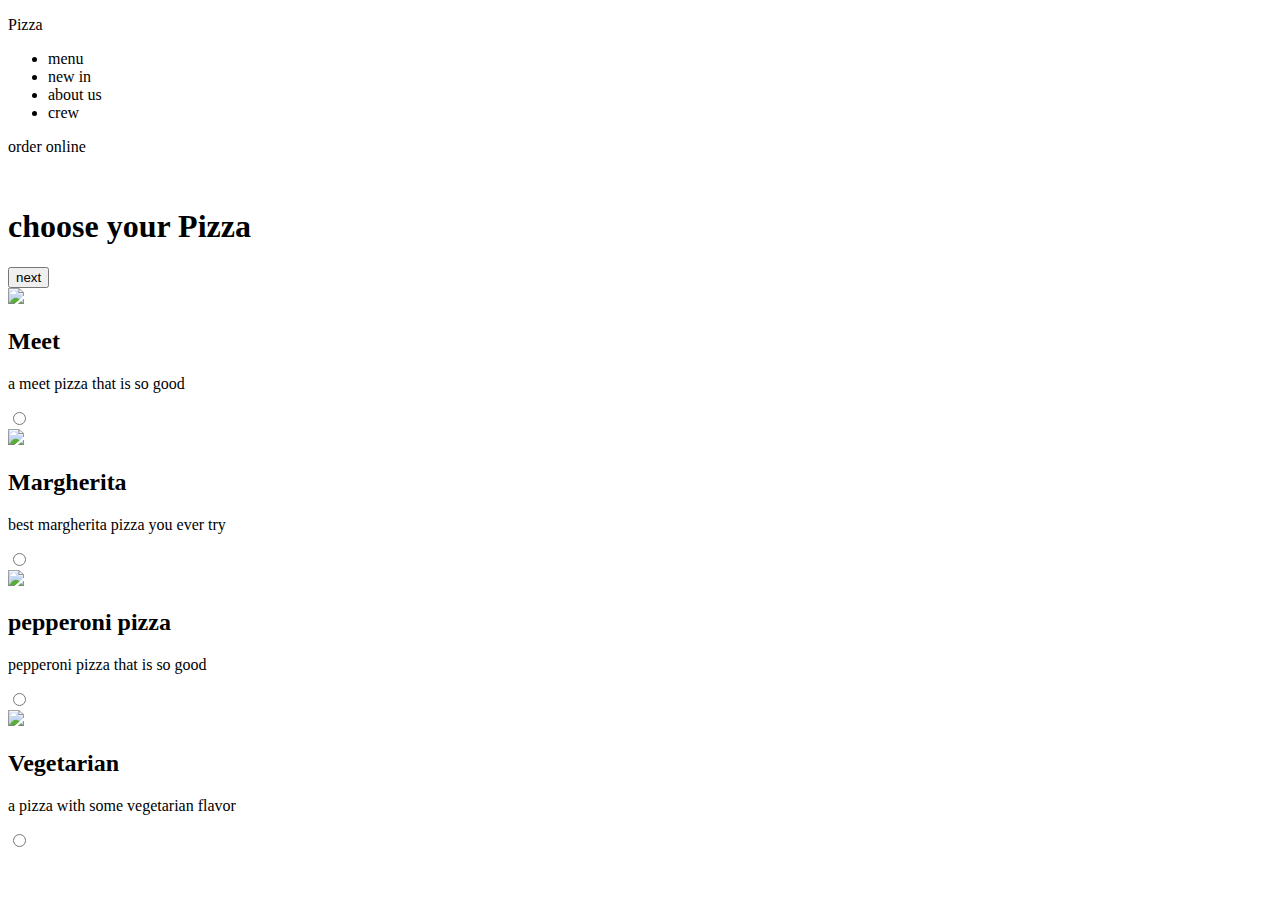
==== index.html @ 09277763 "index" ====
<!DOCTYPE html>
<html>

<head>
    <meta charset="utf-8">
    <meta name="viewport" content="width=device-width, initial-scale=1">

    <link rel="stylesheet" href="order.css">
    <link rel="stylesheet" href="https://cdnjs.cloudflare.com/ajax/libs/font-awesome/4.7.0/css/font-awesome.min.css">

    <title></title>
</head>

<body>
    <div class="top_bar">
        <p class="title">Pizza</p>
        <ul>
            <li>menu</li>
            <li>new in</li>
            <li>about us</li>
            <li>crew</li>
        </ul>
        <div class="order">
            <p>order online</p>
        </div>
    </div>

    <div class="left">
        <div class="dis">
            <pre style="color: #ffffff82;"><span style="color: white;">1  </span>2  3</pre>
            <h1>choose your Pizza</h1>

            <button class="btn_next" onclick="sent_type()">next</button>
        </div>
    </div>

    <div class="right">
        <form action="">
            <div class="card">
                <img id="img_1" src="images/meet.png">
                <h2>Meet</h2>
                <p>a meet pizza that is so good</p>
                <input type="radio" id="Meet" name="type" value="Meet">
            </div>
            <div class="card">
                <img id="img_2" src="images/margherita.png">
                <h2>Margherita</h2>
                <p>best margherita pizza you ever try</p>
                <input type="radio" id="margherita" name="type" value="margherita">
            </div>
            <div class="card">
                <img id="img_3" src="images/pepperoni.png">
                <h2>pepperoni pizza</h2>
                <p>pepperoni pizza that is so good</p>
                <input type="radio" id="pepperoni" name="type" value="pepperoni">
            </div>
            <div class="card">
                <img class="img_1" id="img_1" src="images/vegetarian.png">
                <h2>Vegetarian</h2>
                <p>a pizza with some vegetarian flavor</p>
                <input type="radio" id="vegetarian" name="type" value="vegetarian">
            </div>
        </form>
    </div>
    <script>
        function sent_type() {
            let type;
            if (document.getElementById("Meet").checked) {
                type = localStorage.setItem("choice", "meet");
            } else if (document.getElementById("margherita").checked) {
                type = localStorage.setItem("choice", "margherita");
            } else if (document.getElementById("pepperoni").checked) {
                type = localStorage.setItem("choice", "pepperoni");
            } else if (document.getElementById("vegetarian").checked) {
                type = localStorage.setItem("choice", "vegetarian");
            } else {
                alert("select a type");
                return;
            }
            window.location.href = 'step_2.html';
        }
    </script>
</body>

</html>
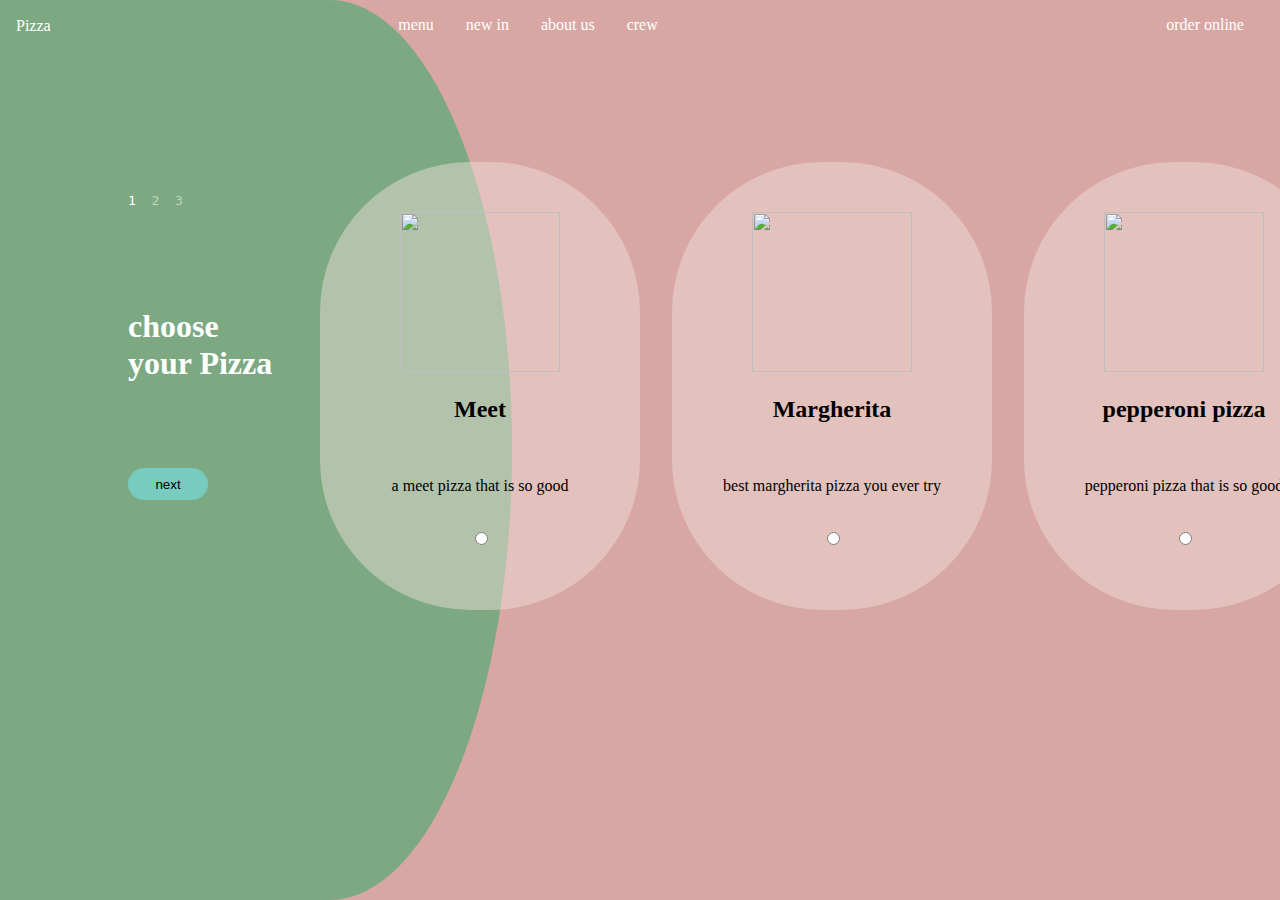
==== commit 1e8578c4: "modified names" ====
--- a/index.html
+++ b/index.html
@@ -5,7 +5,7 @@
     <meta charset="utf-8">
     <meta name="viewport" content="width=device-width, initial-scale=1">
 
-    <link rel="stylesheet" href="order.css">
+    <link rel="stylesheet" href="style.css">
     <link rel="stylesheet" href="https://cdnjs.cloudflare.com/ajax/libs/font-awesome/4.7.0/css/font-awesome.min.css">
 
     <title></title>
--- a/style.css
+++ b/style.css
@@ -0,0 +1,116 @@
+body {
+    background-color: #D8A7A3;
+    width: 100%;
+    height: 100svh;
+    margin: auto;
+    padding: auto;
+    position: relative;
+    overflow: hidden;
+}
+
+.top_bar {
+    width: 100%;
+    position: absolute;
+    display: flex;
+    align-items: center;
+    justify-content: space-between;
+    z-index: 51;
+    color: white;
+    text-decoration: none;
+}
+
+.title {
+    width: 10%;
+    font-size: 1rem;
+    margin: 0px;
+    font-family: emoji;
+    padding-left: 1rem;
+}
+
+ul {
+    width: 70%;
+    display: flex;
+    justify-content: center;
+    list-style-type: none;
+    margin: 0 15rem 0 0;
+    padding: 0;
+}
+
+ul li {
+    padding: 1rem;
+}
+
+.order {
+    width: 10%;
+}
+
+.left {
+    background-color: #7CA982;
+    width: 40%;
+    height: 100svh;
+    border-radius: 0% 64% 64% 0% / 0% 90% 90% 0%;
+}
+
+.dis {
+    margin: auto;
+    width: 10rem;
+    height: 20rem;
+    top: 20%;
+    left: 10%;
+    position: absolute;
+    display: flex;
+    flex-direction: column;
+    justify-content: space-between;
+    align-items: start;
+}
+
+.dis h1 {
+    margin: 0;
+    color: white;
+}
+
+.btn_next {
+    border: none;
+    width: 5rem;
+    height: 2rem;
+    border-radius: 1rem;
+    background: #78CBBF;
+}
+
+.right {
+    width: 60rem;
+    height: 30rem;
+    position: absolute;
+    top: 18%;
+    right: 0%;
+    display: flex;
+    flex-direction: row;
+    overflow-x: scroll;
+    overflow-y: hidden;
+}
+
+.right::-webkit-scrollbar {
+    display: block;
+}
+
+form {
+    display: flex;
+    flex-direction: row;
+}
+
+.card {
+    width: 20rem;
+    min-width: 20rem;
+    height: 26rem;
+    background: #efded77a;
+    border-radius: 150px;
+    margin-right: 2rem;
+    text-align: center;
+    padding-top: 2rem;
+    white-space-collapse: preserve-breaks;
+}
+
+.card img {
+    width: 10rem;
+    height: 10rem;
+}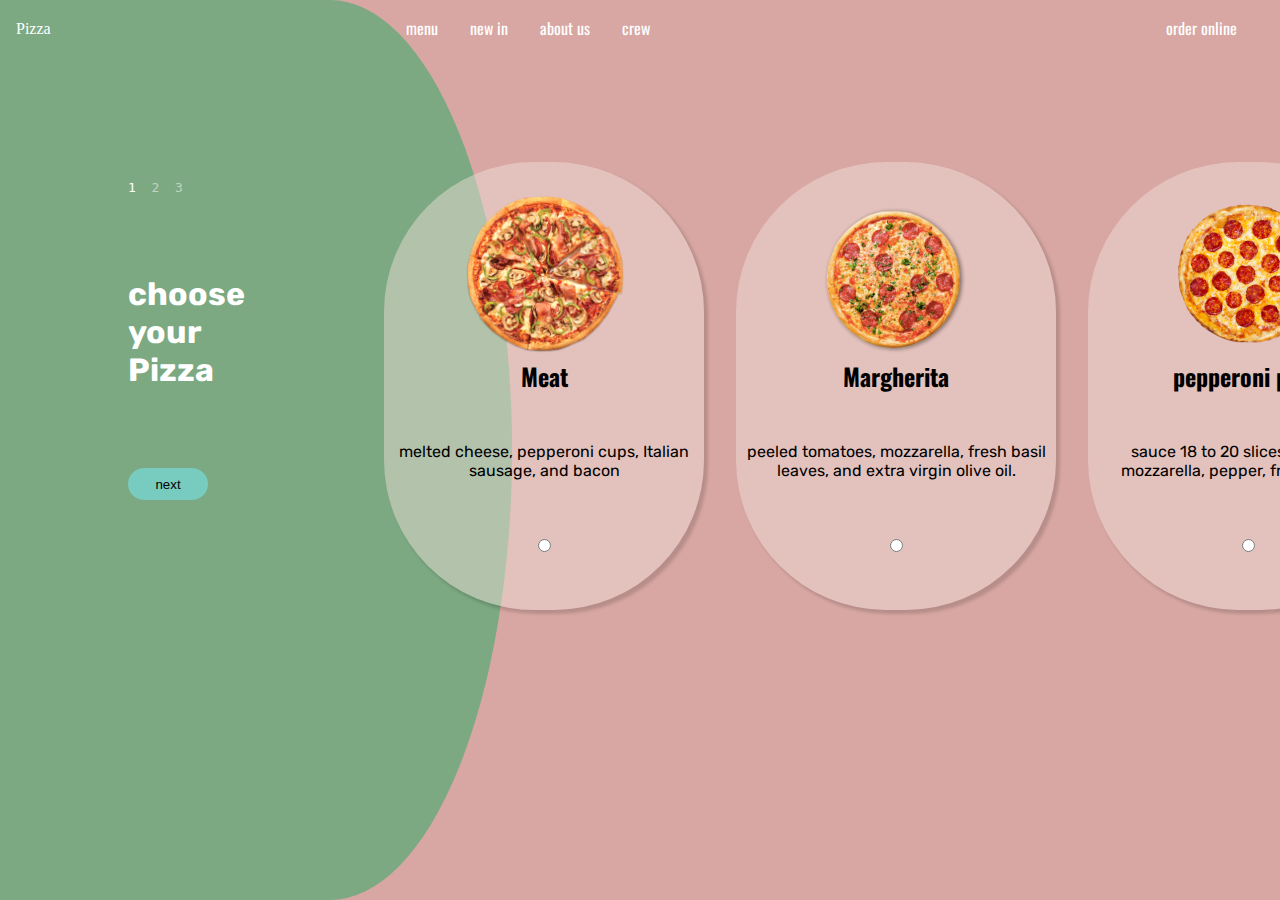
==== commit 6bde8557: "add mobile design" ====
--- a/index.html
+++ b/index.html
@@ -6,9 +6,12 @@
     <meta name="viewport" content="width=device-width, initial-scale=1">
 
     <link rel="stylesheet" href="style.css">
-    <link rel="stylesheet" href="https://cdnjs.cloudflare.com/ajax/libs/font-awesome/4.7.0/css/font-awesome.min.css">
+    <link rel="stylesheet" href="https://fonts.googleapis.com/css2?family=Oswald&display=swap">
+    <link rel="stylesheet" href="https://fonts.googleapis.com/css2?family=Rubik&display=swap">
 
-    <title></title>
+    <title>Pizza Order</title>
+    <link rel="icon" type="image/x-icon" href="logo.png" />
+
 </head>
 
 <body>
@@ -37,27 +40,29 @@
     <div class="right">
         <form action="">
             <div class="card">
-                <img id="img_1" src="images/meet.png">
-                <h2>Meet</h2>
-                <p>a meet pizza that is so good</p>
-                <input type="radio" id="Meet" name="type" value="Meet">
+                <img id="img_1" src="images/meat.png">
+                <h2>Meat</h2>
+                <p>melted cheese, pepperoni cups, Italian sausage, and bacon</p>
+                <input type="radio" id="Meat" name="type" value="Meat">
             </div>
             <div class="card">
                 <img id="img_2" src="images/margherita.png">
                 <h2>Margherita</h2>
-                <p>best margherita pizza you ever try</p>
+                <p>peeled tomatoes, mozzarella, fresh basil leaves,
+                    and extra virgin olive oil.</p>
                 <input type="radio" id="margherita" name="type" value="margherita">
             </div>
             <div class="card">
                 <img id="img_3" src="images/pepperoni.png">
                 <h2>pepperoni pizza</h2>
-                <p>pepperoni pizza that is so good</p>
+                <p>sauce 18 to 20 slices pepperoni mozzarella, pepper, fresh oregano</p>
                 <input type="radio" id="pepperoni" name="type" value="pepperoni">
             </div>
             <div class="card">
                 <img class="img_1" id="img_1" src="images/vegetarian.png">
                 <h2>Vegetarian</h2>
-                <p>a pizza with some vegetarian flavor</p>
+                <p>featuring cherry tomatoes, artichoke, bell pepper,
+                    olives, red onion and some hidden baby spinach</p>
                 <input type="radio" id="vegetarian" name="type" value="vegetarian">
             </div>
         </form>
@@ -65,8 +70,8 @@
     <script>
         function sent_type() {
             let type;
-            if (document.getElementById("Meet").checked) {
-                type = localStorage.setItem("choice", "meet");
+            if (document.getElementById("Meat").checked) {
+                type = localStorage.setItem("choice", "meat");
             } else if (document.getElementById("margherita").checked) {
                 type = localStorage.setItem("choice", "margherita");
             } else if (document.getElementById("pepperoni").checked) {
--- a/style.css
+++ b/style.css
@@ -1,3 +1,8 @@
+* {
+    margin: 0;
+    padding: 0;
+}
+
 body {
     background-color: #D8A7A3;
     width: 100%;
@@ -17,6 +22,7 @@
     z-index: 51;
     color: white;
     text-decoration: none;
+    font-family: 'Oswald', sans-serif;
 }
 
 .title {
@@ -62,6 +68,7 @@
     flex-direction: column;
     justify-content: space-between;
     align-items: start;
+    font-family: 'Rubik', sans-serif;
 }
 
 .dis h1 {
@@ -77,8 +84,12 @@
     background: #78CBBF;
 }
 
+button:hover {
+    transform: scale(1.05);
+}
+
 .right {
-    width: 60rem;
+    width: 70%;
     height: 30rem;
     position: absolute;
     top: 18%;
@@ -100,17 +111,99 @@
 
 .card {
     width: 20rem;
-    min-width: 20rem;
     height: 26rem;
     background: #efded77a;
     border-radius: 150px;
     margin-right: 2rem;
     text-align: center;
     padding-top: 2rem;
-    white-space-collapse: preserve-breaks;
+    box-shadow: 0.2rem 0.2rem 0.2rem #00000027;
 }
 
 .card img {
     width: 10rem;
     height: 10rem;
+    transition: transform 1s;
+}
+
+.card h2 {
+    transition: transform 1s;
+    margin-bottom: 2rem;
+    font-family: 'Oswald', sans-serif;
+}
+
+.card p {
+    height: 6rem;
+    padding-top: 1rem;
+    margin: 0;
+    font-family: cursive;
+    font-family: 'Rubik', sans-serif;
+}
+
+.card:hover {
+    background: #efded7;
+}
+
+.card:hover img {
+    transform: scale(1.2);
+}
+
+.card:hover h2 {
+    transform: translate(0%, 80%);
+}
+
+@media (max-width:700px) {
+    .top_bar {
+        display: none;
+    }
+
+    .left {
+        width: 40%;
+    }
+
+    .right {
+        width: 60%;
+    }
+}
+
+
+@media (max-width:600px) {
+    .left {
+        width: 15rem;
+        height: 40%;
+    }
+
+    .dis {
+        width: 10rem;
+        height: 10rem;
+        top: 0%;
+        left: 0%;
+        padding: 2rem;
+    }
+
+    .right {
+        width: 100%;
+        height: 70%;
+        top: 40%;
+        position: absolute;
+        flex-direction: column;
+        margin: 0;
+    }
+
+    form {
+        width: 100%;
+        height: 100%;
+        flex-direction: column;
+        overflow: scroll;
+        align-items: center;
+    }
+
+    .card {
+        width: 90%;
+        max-width: 20rem;
+        min-height: 26rem;
+        margin: 0;
+        text-align: center;
+        margin-bottom: 2rem;
+    }
 }